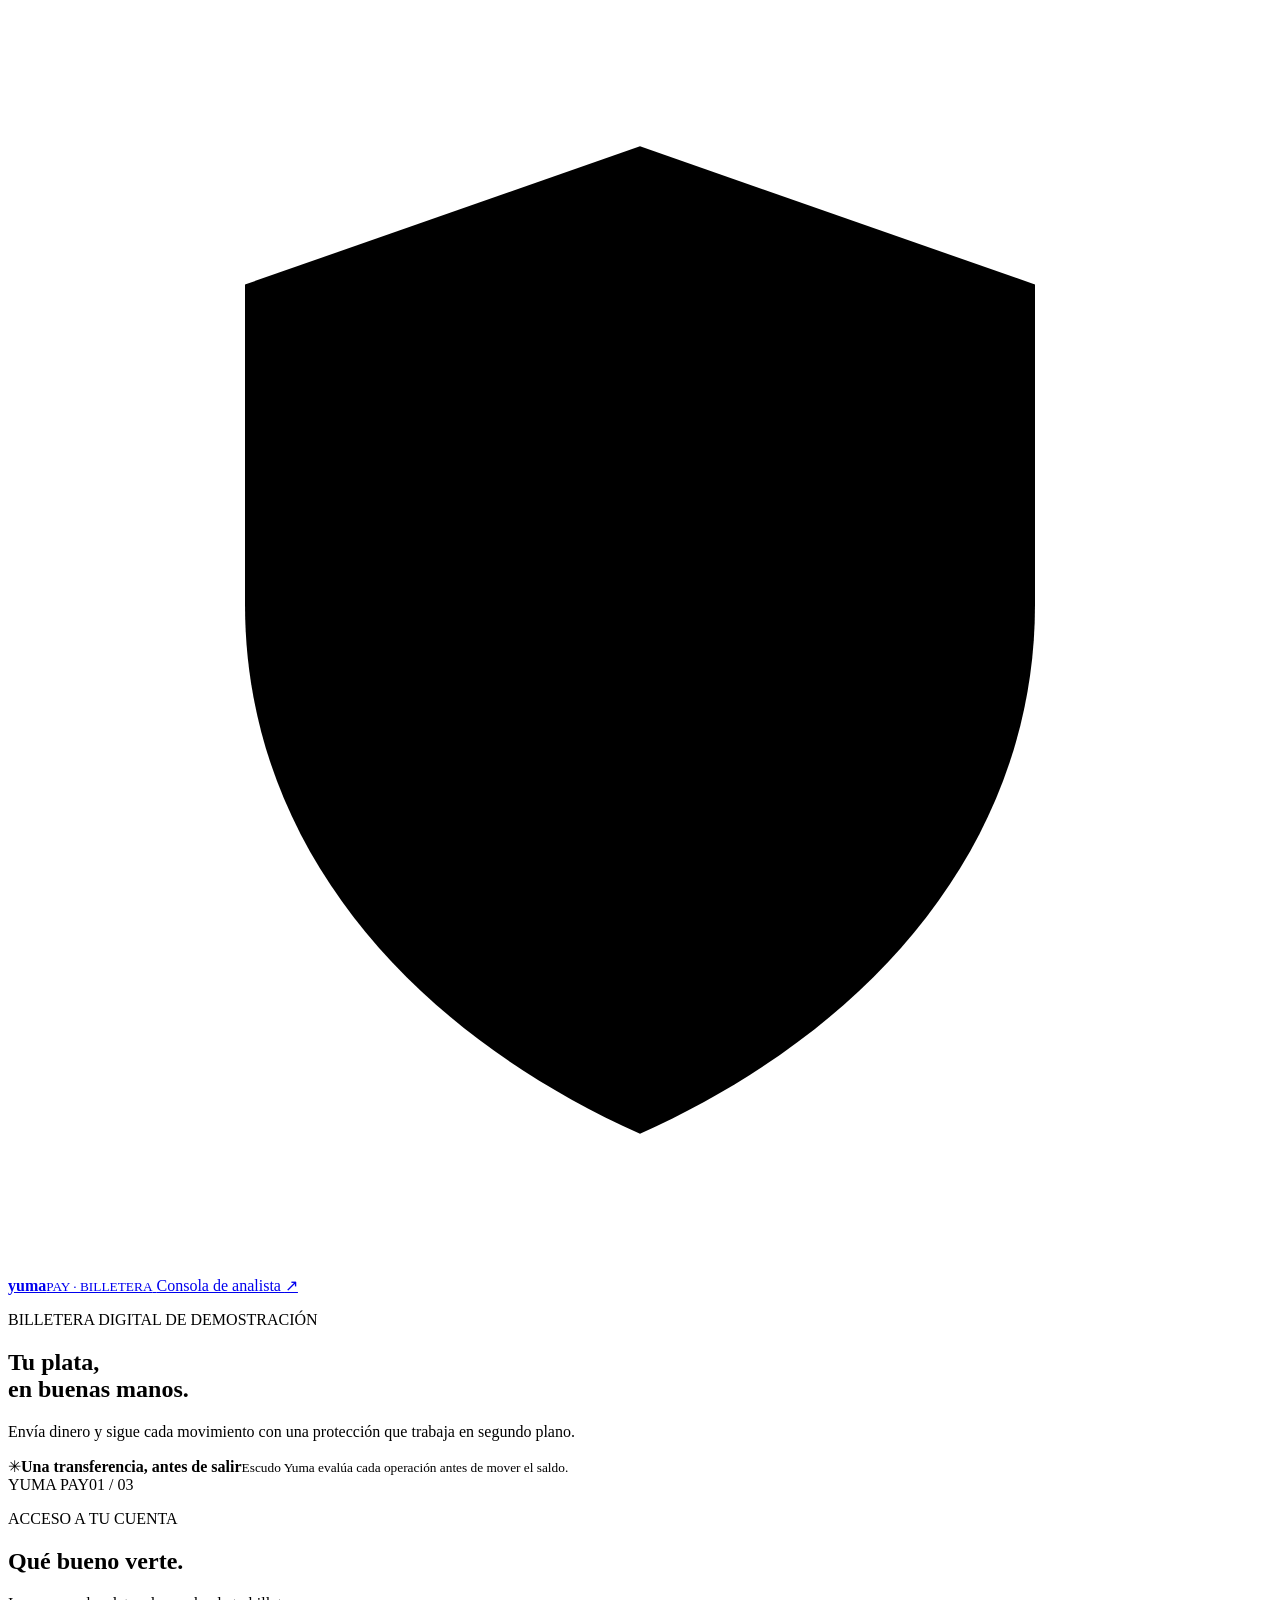
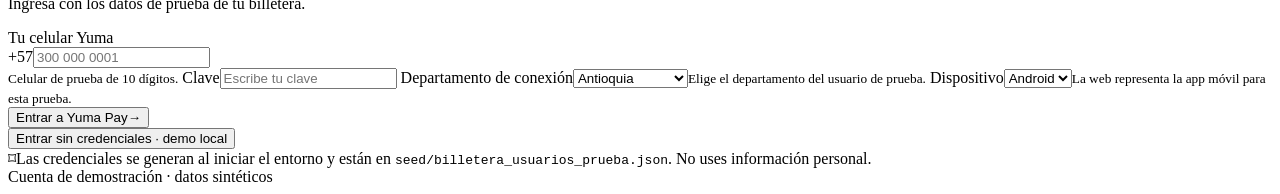
==== frontend/billetera.html @ 17e1261b "Frontend de la billetera Yuma para clientes Trae del repositorio de londono02 (commit 9fe4c63) la bi" ====
<!doctype html>
<html lang="es">
  <head>
    <meta charset="UTF-8" />
    <meta name="viewport" content="width=device-width, initial-scale=1" />
    <meta name="theme-color" content="#142d35" />
    <meta name="description" content="Billetera Yuma Pay, experiencia de demostración conectada al motor Escudo Yuma." />
    <title>Yuma Pay · Billetera digital</title>
    <link rel="stylesheet" href="/billetera.css" />
    <script src="/billetera.js" defer></script>
  </head>
  <body class="yb-body">
    <main id="auth-view" class="yb-auth-view">
      <header class="yb-auth-header">
        <a class="yb-brand" href="/billetera" aria-label="Yuma Pay, inicio">
          <span class="yb-brand-mark" aria-hidden="true"><svg viewBox="0 0 32 32"><path d="M16 3.5 26 7v8.1c0 6.1-4.2 10.8-10 13.4C10.2 25.9 6 21.2 6 15.1V7l10-3.5Z"/><path d="m11.3 15.8 3.1 3.1 6.5-6.6"/></svg></span>
          <span><strong>yuma</strong><small>PAY · BILLETERA</small></span>
        </a>
        <a class="yb-text-link" href="/">Consola de analista <span aria-hidden="true">↗</span></a>
      </header>

      <div class="yb-auth-layout">
        <section class="yb-welcome-panel" aria-labelledby="welcome-title">
          <div class="yb-welcome-orbit yb-orbit-one" aria-hidden="true"></div>
          <div class="yb-welcome-orbit yb-orbit-two" aria-hidden="true"></div>
          <p class="yb-eyebrow"><span class="yb-status-dot"></span> BILLETERA DIGITAL DE DEMOSTRACIÓN</p>
          <h1 id="welcome-title">Tu plata,<br />en buenas manos.</h1>
          <p class="yb-welcome-copy">Envía dinero y sigue cada movimiento con una protección que trabaja en segundo plano.</p>
          <div class="yb-protection-note"><span class="yb-protection-icon" aria-hidden="true">✳</span><span><strong>Una transferencia, antes de salir</strong><small>Escudo Yuma evalúa cada operación antes de mover el saldo.</small></span></div>
          <div class="yb-welcome-footer"><span>YUMA PAY</span><span>01 / 03</span></div>
        </section>

        <section class="yb-login-panel" aria-labelledby="login-title">
          <div class="yb-login-heading"><p class="yb-eyebrow yb-eyebrow-dark">ACCESO A TU CUENTA</p><h2 id="login-title">Qué bueno verte.</h2><p>Ingresa con los datos de prueba de tu billetera.</p></div>
          <form id="login-form" class="yb-form" novalidate>
            <label class="yb-field"><span>Tu celular Yuma</span><div class="yb-input-wrap"><span class="yb-input-prefix" aria-hidden="true">+57</span><input id="login-phone" name="llave" type="tel" inputmode="numeric" autocomplete="username" placeholder="300 000 0001" maxlength="15" required aria-describedby="phone-hint" /></div><small id="phone-hint" class="yb-field-hint">Celular de prueba de 10 dígitos.</small></label>
            <label class="yb-field"><span>Clave</span><input id="login-password" name="clave" type="password" autocomplete="current-password" placeholder="Escribe tu clave" maxlength="128" required /></label>
            <label class="yb-field"><span>Departamento de conexión</span><select id="login-department" name="departamento_ip" required><option>Antioquia</option><option>Bogotá D.C.</option><option>Valle del Cauca</option><option>Atlántico</option><option>Santander</option><option>Cundinamarca</option><option>Otro</option></select><small class="yb-field-hint">Elige el departamento del usuario de prueba.</small></label>
            <label class="yb-field"><span>Dispositivo</span><select id="login-os" name="sistema_operativo"><option value="Android">Android</option><option value="iOS">iOS</option></select><small class="yb-field-hint">La web representa la app móvil para esta prueba.</small></label>
            <div id="login-error" class="yb-form-message" role="alert" aria-live="polite"></div>
            <button id="login-submit" class="yb-button yb-button-primary yb-button-wide" type="submit"><span>Entrar a Yuma Pay</span><span aria-hidden="true">→</span></button>
          </form>
          <button id="wallet-demo-entry" class="yb-button yb-button-secondary yb-button-wide yb-demo-entry" type="button">Entrar sin credenciales · demo local</button>
          <div class="yb-login-note"><span aria-hidden="true">⌑</span><span>Las credenciales se generan al iniciar el entorno y están en <code>seed/billetera_usuarios_prueba.json</code>. No uses información personal.</span></div>
          <div class="yb-data-note"><span class="yb-status-dot"></span> Cuenta de demostración · datos sintéticos</div>
        </section>
      </div>
    </main>

    <div id="wallet-view" class="yb-app-view" hidden>
      <aside class="yb-sidebar" aria-label="Navegación principal">
        <a class="yb-brand yb-brand-inverse" href="/billetera" aria-label="Yuma Pay, inicio">
          <span class="yb-brand-mark" aria-hidden="true"><svg viewBox="0 0 32 32"><path d="M16 3.5 26 7v8.1c0 6.1-4.2 10.8-10 13.4C10.2 25.9 6 21.2 6 15.1V7l10-3.5Z"/><path d="m11.3 15.8 3.1 3.1 6.5-6.6"/></svg></span>
          <span><strong>yuma</strong><small>PAY · BILLETERA</small></span>
        </a>
        <p class="yb-side-caption">TU ESPACIO</p>
        <nav class="yb-nav">
          <button class="yb-nav-item is-active" type="button" data-page="home"><span class="yb-nav-icon" aria-hidden="true">⌂</span>Inicio</button>
          <button class="yb-nav-item" type="button" data-page="activity"><span class="yb-nav-icon" aria-hidden="true">◷</span>Movimientos</button>
          <button class="yb-nav-item" type="button" data-page="transfer"><span class="yb-nav-icon" aria-hidden="true">↗</span>Enviar dinero</button>
        </nav>
        <div class="yb-sidebar-bottom"><div class="yb-shield-card"><span class="yb-shield-emblem" aria-hidden="true">✳</span><strong>Siempre alerta</strong><small>Tu cuenta está protegida en cada operación.</small></div><a class="yb-analyst-link" href="/">Ir a la consola de Escudo <span aria-hidden="true">↗</span></a></div>
      </aside>

      <div class="yb-main-column">
        <header class="yb-topbar"><div><p class="yb-topbar-label">YUMA PAY <span>/</span> <strong id="breadcrumb-label">INICIO</strong></p></div><div class="yb-topbar-right"><span id="wallet-session-label" class="yb-session-chip"><i class="yb-status-dot"></i> CUENTA YUMA</span><button id="logout-button" class="yb-avatar-button" type="button" aria-label="Cerrar sesión" title="Cerrar sesión">Y</button></div></header>
        <div id="wallet-demo-banner" class="yb-demo-banner" hidden><strong>Estás en una simulación local.</strong><span>No usa credenciales ni consulta el modelo o las API. Los casos de riesgo se comparten con la consola demo en este navegador.</span><button id="reset-wallet-demo" type="button">Reiniciar demo</button></div>

        <main class="yb-content">
          <section id="home-page" class="yb-page" aria-labelledby="home-title">
            <div class="yb-page-heading"><div><p class="yb-eyebrow yb-eyebrow-dark">TU CUENTA · <span id="today-label"></span></p><h1 id="home-title">Hola, <span id="greeting-name">bienvenido</span>.</h1><p>Este es el resumen de tu billetera hoy.</p></div><button id="refresh-home" class="yb-icon-button" type="button" aria-label="Actualizar saldo y movimientos" title="Actualizar">↻</button></div>

            <div class="yb-dashboard-grid">
              <section class="yb-balance-card" aria-label="Saldo disponible">
                <div class="yb-balance-top"><span>DINERO DISPONIBLE</span><span class="yb-balance-live"><i class="yb-status-dot"></i> AL DÍA</span></div>
                <strong id="available-balance" class="yb-balance-value">—</strong>
                <div class="yb-balance-bottom"><span>Cuenta Yuma Pay</span><span id="masked-account">•••• ••••</span></div>
                <span class="yb-balance-shape" aria-hidden="true"></span>
              </section>
              <section class="yb-reserve-card"><div class="yb-card-symbol" aria-hidden="true">⌑</div><div><p>En revisión</p><strong id="reserved-balance">—</strong><small>Si una operación se revisa, este monto sigue en tu cuenta.</small></div></section>
            </div>

            <section class="yb-quick-panel" aria-label="Acciones de la billetera"><div><p class="yb-eyebrow yb-eyebrow-dark">¿QUÉ NECESITAS HACER?</p><h2>Mover dinero es simple.</h2></div><button class="yb-button yb-button-primary" type="button" data-go="transfer"><span>Enviar dinero</span><span aria-hidden="true">→</span></button></section>

            <section class="yb-activity-card" aria-labelledby="recent-title"><div class="yb-section-heading"><div><p class="yb-eyebrow yb-eyebrow-dark">TU ACTIVIDAD</p><h2 id="recent-title">Movimientos recientes</h2></div><button type="button" class="yb-text-button" data-go="activity">Ver todos <span aria-hidden="true">→</span></button></div><div id="home-movements" class="yb-movement-list"><div class="yb-empty-state">Cargando tus movimientos…</div></div></section>

            <footer class="yb-page-footer"><span>✳ Yuma Pay · protegida por Escudo Yuma</span><span>Montos en pesos colombianos</span></footer>
          </section>

          <section id="transfer-page" class="yb-page" aria-labelledby="transfer-title" hidden>
            <div class="yb-page-heading"><div><p class="yb-eyebrow yb-eyebrow-dark">TRANSFERENCIA YUMA A YUMA</p><h1 id="transfer-title">Enviar dinero</h1><p>Elige a quién y cuánto. Te mostraremos el resultado antes de terminar.</p></div><button type="button" class="yb-back-button" data-go="home"><span aria-hidden="true">←</span> Volver</button></div>
            <div class="yb-transfer-layout">
              <section class="yb-transfer-card"><form id="transfer-form" class="yb-form" novalidate>
                <label class="yb-field"><span>Celular de quien recibe</span><div class="yb-input-wrap"><span class="yb-input-prefix" aria-hidden="true">+57</span><input id="transfer-phone" name="llave" type="tel" inputmode="numeric" autocomplete="off" placeholder="300 000 0002" maxlength="15" required aria-describedby="transfer-phone-hint" /></div><small id="transfer-phone-hint" class="yb-field-hint">Usa un celular Yuma de prueba, distinto al tuyo.</small></label>
                <label class="yb-field"><span>¿Cuánto quieres enviar?</span><div class="yb-money-input"><span aria-hidden="true">$</span><input id="transfer-amount" name="monto_cop" type="number" inputmode="numeric" min="1" step="1" placeholder="0" required /><small>COP</small></div><small class="yb-field-hint">Disponible: <strong id="transfer-available">—</strong></small></label>
                <label class="yb-field"><span>Nota <small>(opcional)</small></span><input id="transfer-description" name="descripcion" type="text" maxlength="80" placeholder="Ej. Almuerzo" /></label>
                <div id="transfer-error" class="yb-form-message" role="alert" aria-live="polite"></div>
                <button id="transfer-submit" class="yb-button yb-button-primary yb-button-wide" type="submit"><span>Continuar</span><span aria-hidden="true">→</span></button>
                <p class="yb-transaction-note"><span aria-hidden="true">⌑</span> La operación se revisa antes de mover el dinero. Nunca te pediremos transferir a una “cuenta segura”.</p>
                <button id="prepare-wallet-demo" class="yb-text-button yb-demo-prepare" type="button" hidden>Preparar escenario de revisión →</button>
                <p id="wallet-demo-tip" class="yb-demo-tip" hidden>En el modo demo, el envío de un monto alto a un destino nuevo genera un caso para revisar en la consola.</p>
              </form></section>
              <aside class="yb-transfer-aside"><div class="yb-aside-icon" aria-hidden="true">✳</div><p class="yb-eyebrow yb-eyebrow-dark">PROTECCIÓN YUMA</p><h2>Un momento de verificación puede cuidarte.</h2><p>Según la operación, podríamos pedirte una confirmación. Si queda en revisión, tu dinero se mantiene en la cuenta mientras el equipo la analiza.</p><div class="yb-aside-rule"></div><div class="yb-aside-fact"><span class="yb-fact-mark">01</span><span><strong>Antes de enviar</strong><small>Comprobamos que la operación tenga sentido.</small></span></div><div class="yb-aside-fact"><span class="yb-fact-mark">02</span><span><strong>Tú mantienes el control</strong><small>La decisión y su estado siempre se muestran con claridad.</small></span></div></aside>
            </div>
            <section id="transfer-receipt" class="yb-receipt-card" aria-live="polite" hidden></section>
          </section>

          <section id="activity-page" class="yb-page" aria-labelledby="activity-title" hidden>
            <div class="yb-page-heading"><div><p class="yb-eyebrow yb-eyebrow-dark">TU CUENTA</p><h1 id="activity-title">Movimientos</h1><p>Consulta las operaciones recientes de tu billetera.</p></div><button id="refresh-activity" class="yb-icon-button" type="button" aria-label="Actualizar movimientos" title="Actualizar">↻</button></div>
            <section class="yb-activity-card yb-full-activity"><div class="yb-section-heading"><div><p class="yb-eyebrow yb-eyebrow-dark">HISTORIAL DE CUENTA</p><h2>Últimas operaciones</h2></div><span class="yb-period-chip">Hora de Colombia</span></div><div id="all-movements" class="yb-movement-list"><div class="yb-empty-state">Cargando movimientos…</div></div><button id="load-more" class="yb-button yb-button-secondary yb-button-wide" type="button" hidden>Ver anteriores</button></section>
            <footer class="yb-page-footer"><span>✳ Yuma Pay · protegida por Escudo Yuma</span><span>Montos en pesos colombianos</span></footer>
          </section>
        </main>
      </div>
    </div>

    <dialog id="auth-verification" class="yb-dialog" aria-labelledby="auth-verification-title">
      <form id="otp-form" class="yb-dialog-card" novalidate>
        <button class="yb-dialog-close" type="button" data-close="auth-verification" aria-label="Cerrar">×</button><span class="yb-dialog-mark" aria-hidden="true">⌑</span><p class="yb-eyebrow yb-eyebrow-dark">CONFIRMACIÓN DE INGRESO</p><h2 id="auth-verification-title">Revisemos que seas tú.</h2><p id="auth-verification-copy" class="yb-dialog-copy">Ingresa el código enviado al celular de prueba.</p>
        <label id="otp-field" class="yb-field"><span>Código de 6 dígitos</span><input id="otp-code" type="text" inputmode="numeric" autocomplete="one-time-code" pattern="[0-9]{6}" maxlength="6" placeholder="000000" /></label>
        <button id="dev-otp-button" class="yb-text-button yb-dev-code-button" type="button" hidden>Consultar código de prueba</button><p id="dev-otp-result" class="yb-dev-code" aria-live="polite"></p>
        <div id="otp-error" class="yb-form-message" role="alert" aria-live="polite"></div><button id="otp-submit" class="yb-button yb-button-primary yb-button-wide" type="submit"><span>Confirmar código</span><span aria-hidden="true">→</span></button>
      </form>
    </dialog>

    <dialog id="login-biometric" class="yb-dialog" aria-labelledby="login-biometric-title">
      <section class="yb-dialog-card"><button class="yb-dialog-close" type="button" data-close="login-biometric" aria-label="Cerrar">×</button><span class="yb-dialog-mark" aria-hidden="true">◎</span><p class="yb-eyebrow yb-eyebrow-dark">VERIFICACIÓN FACIAL DE PRUEBA</p><h2 id="login-biometric-title">Confirma tu identidad.</h2><p id="login-biometric-copy" class="yb-dialog-copy">La verificación facial está simulada en este entorno.</p><div id="login-biometric-error" class="yb-form-message" role="alert" aria-live="polite"></div><div class="yb-dialog-actions"><button class="yb-button yb-button-secondary" type="button" data-login-biometric="no_supera">No coincide</button><button id="login-biometric-approve" class="yb-button yb-button-primary" type="button" data-login-biometric="supera">Sí, soy yo</button></div></section>
    </dialog>

    <dialog id="transfer-biometric" class="yb-dialog" aria-labelledby="transfer-biometric-title">
      <section class="yb-dialog-card"><button class="yb-dialog-close" type="button" data-close="transfer-biometric" aria-label="Cerrar">×</button><span class="yb-dialog-mark" aria-hidden="true">◎</span><p class="yb-eyebrow yb-eyebrow-dark">CONFIRMA ESTA TRANSFERENCIA</p><h2 id="transfer-biometric-title">Un paso más.</h2><p id="transfer-biometric-copy" class="yb-dialog-copy">La verificación facial es simulada para esta demostración.</p><div id="transfer-biometric-error" class="yb-form-message" role="alert" aria-live="polite"></div><div class="yb-dialog-actions"><button class="yb-button yb-button-secondary" type="button" data-transfer-biometric="no_supera">No coincide</button><button id="transfer-biometric-approve" class="yb-button yb-button-primary" type="button" data-transfer-biometric="supera">Sí, soy yo</button></div></section>
    </dialog>

    <div id="wallet-toast" class="yb-toast" role="status" aria-live="polite"></div>
  </body>
</html>
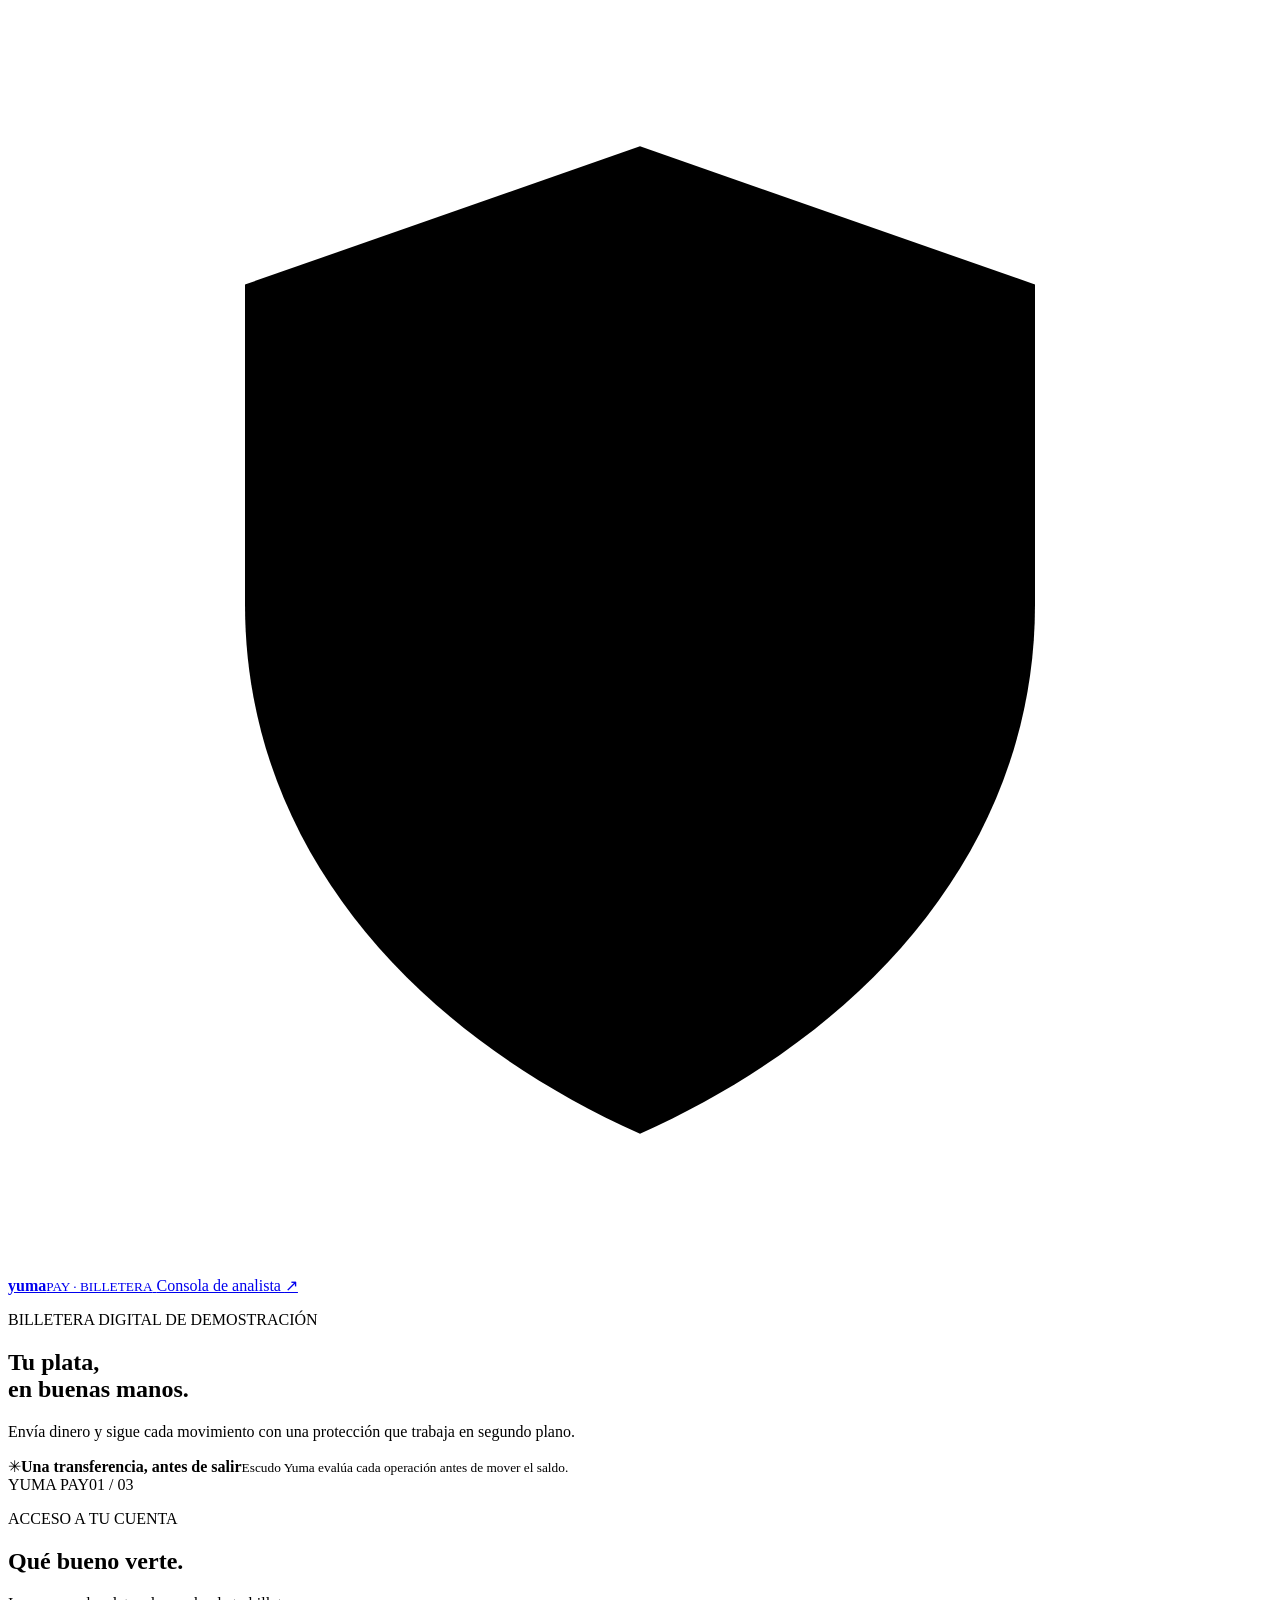
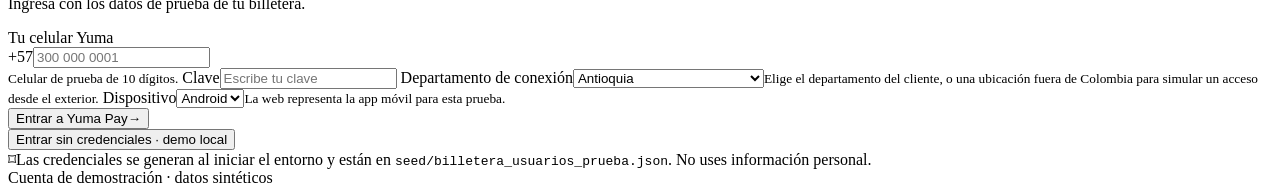
==== commit 5a422e2f: "Conexión fuera de Colombia, verificación recuperable y consola en tiempo real Escudo: - Ingreso desd" ====
--- a/frontend/billetera.html
+++ b/frontend/billetera.html
@@ -35,7 +35,7 @@
           <form id="login-form" class="yb-form" novalidate>
             <label class="yb-field"><span>Tu celular Yuma</span><div class="yb-input-wrap"><span class="yb-input-prefix" aria-hidden="true">+57</span><input id="login-phone" name="llave" type="tel" inputmode="numeric" autocomplete="username" placeholder="300 000 0001" maxlength="15" required aria-describedby="phone-hint" /></div><small id="phone-hint" class="yb-field-hint">Celular de prueba de 10 dígitos.</small></label>
             <label class="yb-field"><span>Clave</span><input id="login-password" name="clave" type="password" autocomplete="current-password" placeholder="Escribe tu clave" maxlength="128" required /></label>
-            <label class="yb-field"><span>Departamento de conexión</span><select id="login-department" name="departamento_ip" required><option>Antioquia</option><option>Bogotá D.C.</option><option>Valle del Cauca</option><option>Atlántico</option><option>Santander</option><option>Cundinamarca</option><option>Otro</option></select><small class="yb-field-hint">Elige el departamento del usuario de prueba.</small></label>
+            <label class="yb-field"><span>Departamento de conexión</span><select id="login-department" name="departamento_ip" required><optgroup label="Colombia"><option>Amazonas</option><option selected>Antioquia</option><option>Arauca</option><option>Atlántico</option><option>Bogotá D.C.</option><option>Bolívar</option><option>Boyacá</option><option>Caldas</option><option>Caquetá</option><option>Casanare</option><option>Cauca</option><option>Cesar</option><option>Chocó</option><option>Córdoba</option><option>Cundinamarca</option><option>Guainía</option><option>Guaviare</option><option>Huila</option><option>La Guajira</option><option>Magdalena</option><option>Meta</option><option>Nariño</option><option>Norte de Santander</option><option>Putumayo</option><option>Quindío</option><option>Risaralda</option><option>San Andrés y Providencia</option><option>Santander</option><option>Sucre</option><option>Tolima</option><option>Valle del Cauca</option><option>Vaupés</option><option>Vichada</option></optgroup><optgroup label="Fuera de Colombia (simulación)"><option>Rusia</option><option>Estados Unidos</option><option>Venezuela</option></optgroup></select><small class="yb-field-hint">Elige el departamento del cliente, o una ubicación fuera de Colombia para simular un acceso desde el exterior.</small></label>
             <label class="yb-field"><span>Dispositivo</span><select id="login-os" name="sistema_operativo"><option value="Android">Android</option><option value="iOS">iOS</option></select><small class="yb-field-hint">La web representa la app móvil para esta prueba.</small></label>
             <div id="login-error" class="yb-form-message" role="alert" aria-live="polite"></div>
             <button id="login-submit" class="yb-button yb-button-primary yb-button-wide" type="submit"><span>Entrar a Yuma Pay</span><span aria-hidden="true">→</span></button>
